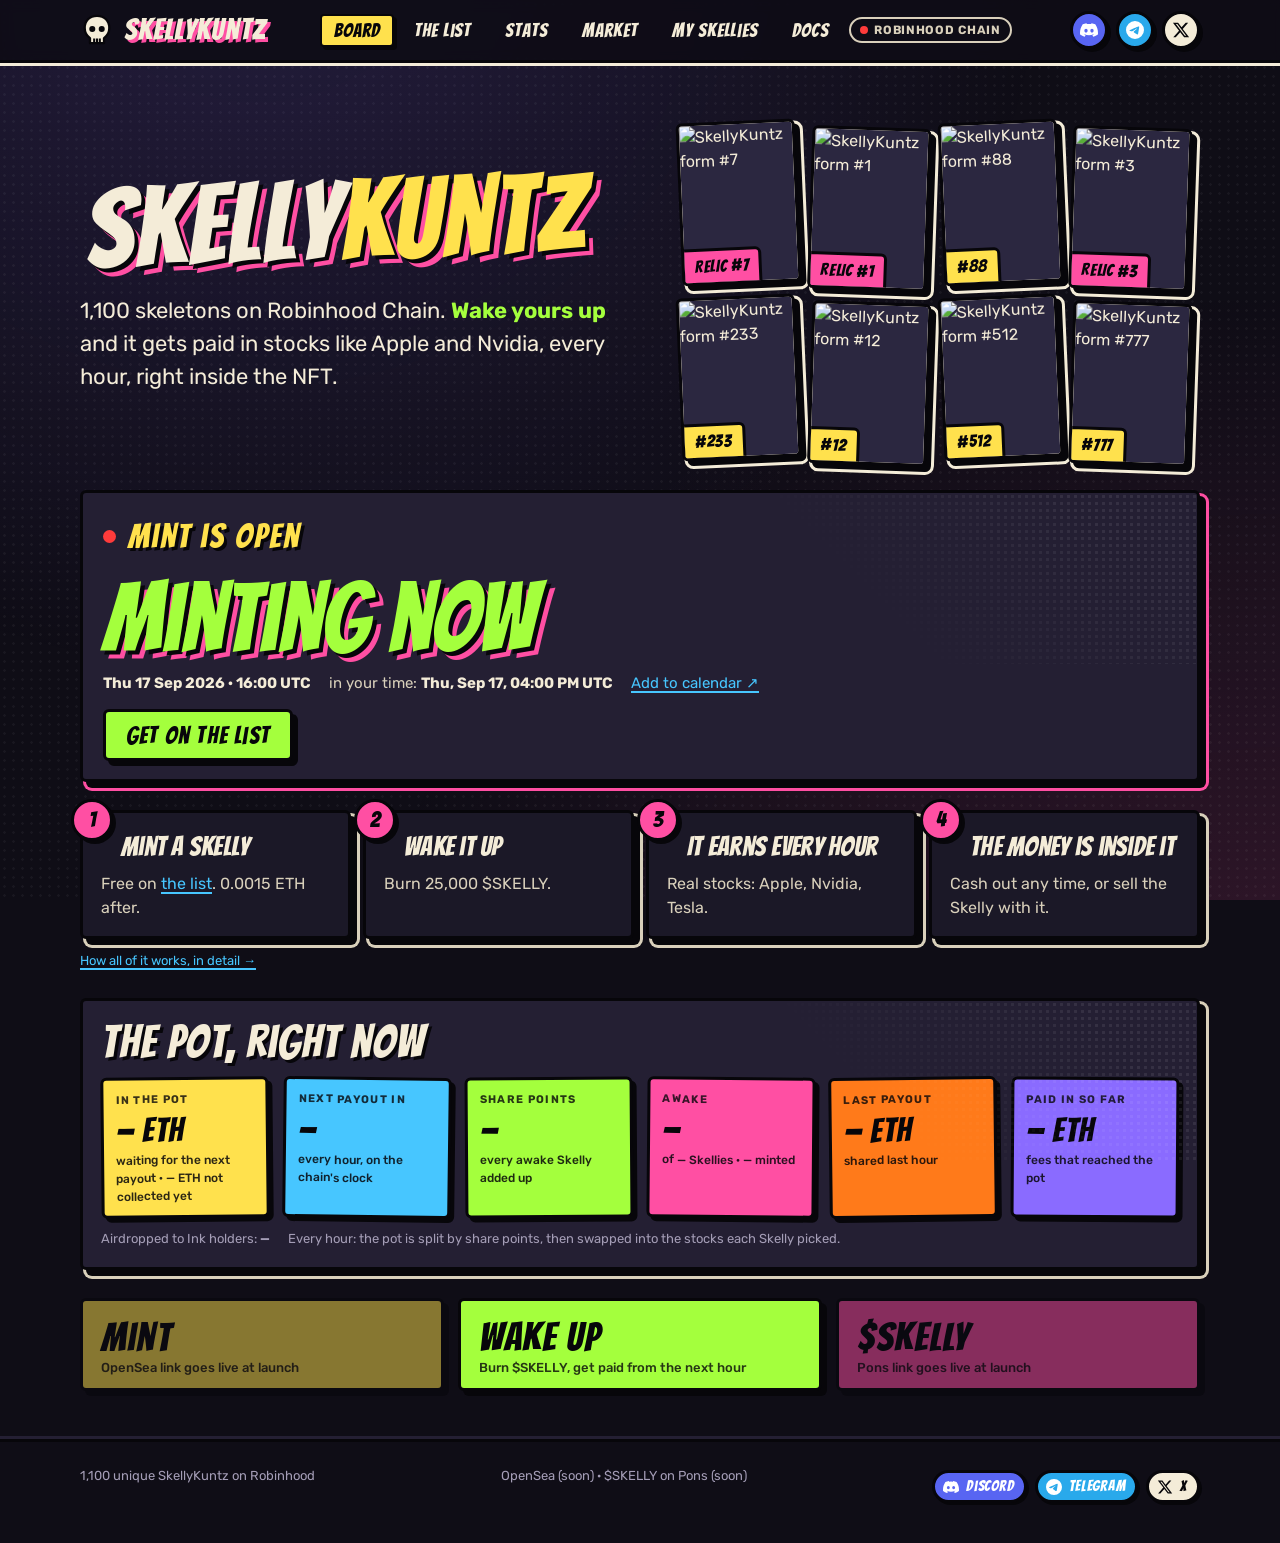
==== index.html @ 4c62d198 "SkellyKuntz" ====
<!doctype html>
<html lang="en">
<head>
<meta charset="utf-8">
<meta name="viewport" content="width=device-width, initial-scale=1">
<title>SkellyKuntz — 1,100 skeletons that get paid in stocks every hour</title>
<meta name="description" content="SkellyKuntz: 1,100 skeleton NFTs on Robinhood Chain. Wake yours up with $SKELLY and it gets paid in tokenized stocks every hour, inside the NFT.">
<meta property="og:type" content="website">
<meta property="og:site_name" content="SkellyKuntz">
<meta property="og:title" content="SkellyKuntz">
<meta property="og:description" content="1,100 skeletons on Robinhood Chain, paid every hour in blue chip stocks. Free mint for the list.">
<meta property="og:url" content="https://skellykuntz.com/">
<meta property="og:image" content="https://skellykuntz.com/img/og.png">
<meta property="og:image:width" content="1200">
<meta property="og:image:height" content="630">
<meta name="twitter:card" content="summary_large_image">
<meta name="twitter:site" content="@SkellyKuntz">
<meta name="twitter:title" content="SkellyKuntz">
<meta name="twitter:description" content="1,100 skeletons on Robinhood Chain, paid every hour in blue chip stocks. Free mint for the list.">
<meta name="twitter:image" content="https://skellykuntz.com/img/og.png">
<meta name="color-scheme" content="dark">
<link rel="icon" href="/img/favicon.svg" type="image/svg+xml">
<link rel="preconnect" href="https://fonts.googleapis.com">
<link rel="preconnect" href="https://fonts.gstatic.com" crossorigin>
<link href="https://fonts.googleapis.com/css2?family=Bangers&family=Rubik:wght@400;500;700&display=swap" rel="stylesheet">
<link rel="stylesheet" href="/css/skelly.css?v=20260916010522">
</head>
<body>

<main>
  <section class="wrap hero" data-check="hero">
    <div class="hero-grid">
      <div>
        <h1>Skelly<span>Kuntz</span></h1>
        <p class="lede">1,100 skeletons on Robinhood Chain. <b>Wake yours up</b> and it gets paid in stocks like Apple and Nvidia, every hour, right inside the NFT.</p>
      </div>
      <div class="strip" id="strip" aria-label="A few of the crew"></div>
    </div>
  </section>

  <section class="wrap" id="mint-countdown" data-check="countdown"></section>

  <section class="wrap section how-first" data-check="how">
    <div class="steps">
      <div class="panel step"><h3>Mint a Skelly</h3><p>Free on <a href="/list/">the list</a>. 0.0015 ETH after.</p></div>
      <div class="panel step"><h3>Wake it up</h3><p>Burn 25,000 $SKELLY.</p></div>
      <div class="panel step"><h3>It earns every hour</h3><p>Real stocks: Apple, Nvidia, Tesla.</p></div>
      <div class="panel step"><h3>The money is inside it</h3><p>Cash out any time, or sell the Skelly with it.</p></div>
    </div>
    <p class="mt small"><a href="/docs/">How all of it works, in detail →</a></p>
  </section>

  <section class="wrap board" data-check="board" aria-labelledby="board-h">
    <div class="panel lit halftone">
      <div class="panel-head">
        <h2 id="board-h">The pot, right now</h2>
        <span class="dim small">chain time <span id="b-chaintime">—</span> · block <span id="b-block">—</span></span>
      </div>
      <div class="tiles">
        <div class="tile" data-pot><span class="k">In the pot</span><span class="v"><span id="b-cauldron">—</span> ETH</span><span class="u">waiting for the next payout · <span id="b-pending">—</span> ETH not collected yet</span></div>
        <div class="tile" data-pot><span class="k">Next payout in</span><span class="v" id="b-countdown">—</span><span class="u">every hour, on the chain's clock</span></div>
        <div class="tile" data-pot><span class="k">Share points</span><span class="v" id="b-power">—</span><span class="u">every awake Skelly added up</span></div>
        <div class="tile"><span class="k">Awake</span><span class="v" id="b-raised">—</span><span class="u">of <span id="b-alive">—</span> Skellies · <span id="b-summoned">—</span> minted</span></div>
        <div class="tile" data-pot><span class="k">Last payout</span><span class="v"><span id="b-tribute">—</span> ETH</span><span class="u" id="b-tribute-u">shared last hour</span></div>
        <div class="tile" data-pot><span class="k">Paid in so far</span><span class="v"><span id="b-gathered">—</span> ETH</span><span class="u">fees that reached the pot</span></div>
      </div>
      <div class="prelaunch hidden" id="prelaunch">
        <p class="lede">Not launched yet. Nothing is on-chain, so there are no numbers to show.</p>
        <ul>
          <li><b>1,100 Skellies.</b> Free for <a href="/list/">the list</a>, then 0.0015 ETH on OpenSea. Any wallet.</li>
          <li><b>Held a Skelly on Ink?</b> Complete the form we posted on X and yours is airdropped before the mint.</li>
          <li><b>Nobody picks their art.</b> When minting closes, a public randomness beacon deals all 1,100 pictures at once.</li>
          <li><b>Then $SKELLY launches.</b> Wake a Skelly with it and the hourly payouts start.</li>
          <li><b>Half of every $SKELLY trade fee</b> goes to the awake Skellies, half runs the project. Fixed in the contract.</li>
        </ul>
        <p class="small dim">This page fills itself in the moment the contracts are live. Watch <a href="https://x.com/SkellyKuntz" target="_blank" rel="noopener">@SkellyKuntz</a>.</p>
      </div>

      <div class="board-foot">
        <span>Airdropped to Ink holders: <b id="b-migrated">—</b></span>
        <span>Every hour: the pot is split by share points, then swapped into the stocks each Skelly picked.</span>
      </div>
      <p class="board-note hidden" id="board-note">Minting is open. $SKELLY launches next; that's when Skellies start earning.</p>
    </div>

    <div class="ctas" data-check="cta">
      <a class="btn cta lemon" id="cta-mint" target="_blank" rel="noopener"><span class="big">Mint</span><span class="why">Free on the list · then 0.0015 ETH</span></a>
      <a class="btn cta acid" id="cta-wake" href="/my/"><span class="big">Wake up</span><span class="why">Burn $SKELLY, get paid from the next hour</span></a>
      <a class="btn cta pink" id="cta-token" target="_blank" rel="noopener"><span class="big">$SKELLY</span><span class="why">On Pons · every trade feeds the pot</span></a>
    </div>
  </section>

</main>

<script src="/vendor/ethers.umd.min.js?v=20260916010522"></script>
<script src="/config.js?v=20260916010522"></script>
<script src="/js/abi.js?v=20260916010522"></script>
<script src="/js/ui.js?v=20260916010522"></script>
<script src="/js/rpc.js?v=20260916010522"></script>
<script src="/js/chain.js?v=20260916010522"></script>
<script src="/js/board.js?v=20260916010522"></script>
</body>
</html>
---- css/skelly.css ----
/* SkellyKuntz — comic ink on a dark ground. */

:root {
  --ink: #0f0d16;
  --ink-2: #17142200;
  --panel: #1b1827;
  --panel-2: #241f33;
  --line: #07060a;
  --bone: #f4ecd8;
  --bone-2: #d9d0bb;
  --muted: #a49db6;
  --acid: #a4ff3d;
  --pink: #ff4fa3;
  --sky: #47c6ff;
  --lemon: #ffe14d;
  --tangerine: #ff7a1a;
  --blood: #ff3b3b;
  --violet: #8a6bff;
  --display: 'Bangers', 'Impact', 'Arial Narrow Bold', 'Helvetica Neue', sans-serif;
  --text: 'Rubik', 'Segoe UI', 'Helvetica Neue', Arial, sans-serif;
  --gutter: clamp(16px, 4vw, 40px);
  --maxw: 1200px;
  --radius: 6px;
}

* { box-sizing: border-box; }
html { -webkit-text-size-adjust: 100%; scroll-behavior: smooth; }
body {
  margin: 0;
  background: var(--ink);
  color: var(--bone);
  font: 16px/1.5 var(--text);
  min-width: 320px;
  overflow-x: hidden;
}
body::before {
  /* halftone haze over the whole ground */
  content: '';
  position: fixed;
  inset: 0;
  pointer-events: none;
  background:
    radial-gradient(circle at 50% 50%, rgba(255,255,255,.045) 1px, transparent 1.6px) 0 0 / 9px 9px,
    radial-gradient(ellipse at 20% -10%, rgba(138,107,255,.18), transparent 55%),
    radial-gradient(ellipse at 100% 110%, rgba(255,79,163,.14), transparent 50%);
  z-index: 0;
}
a { color: var(--sky); text-decoration-thickness: 2px; text-underline-offset: 3px; }
a:hover { color: var(--lemon); }
img { max-width: 100%; display: block; }
button { font: inherit; }
code, .mono { font-family: ui-monospace, 'SF Mono', Menlo, Consolas, monospace; font-size: .92em; }
h1, h2, h3 { font-family: var(--display); font-weight: 400; letter-spacing: .02em; margin: 0; line-height: 1; }
h2 { font-size: clamp(30px, 4.6vw, 46px); }
h3 { font-size: clamp(22px, 3vw, 28px); }
p { margin: 0 0 1em; }
.hidden { display: none !important; }
.wrap { width: 100%; max-width: var(--maxw); margin: 0 auto; padding-inline: var(--gutter); position: relative; z-index: 1; }
.dim { color: var(--muted); }
.small { font-size: 13px; }
.nowrap { white-space: nowrap; }
.right { text-align: right; }
.mt { margin-top: 24px; }

/* ------------------------------------------------------------ top bar */
.top {
  position: sticky; top: 0; z-index: 50;
  background: rgba(15,13,22,.92);
  backdrop-filter: blur(6px);
  border-bottom: 3px solid var(--line);
  box-shadow: 0 3px 0 var(--bone);
}
.top-in {
  display: flex; align-items: center; justify-content: space-between; gap: 10px 18px; flex-wrap: wrap;
  min-height: 60px; padding-block: 8px;
}
.brand {
  font-family: var(--display); font-size: 30px; line-height: 1; color: var(--bone); text-decoration: none;
  display: inline-flex; align-items: center; gap: 10px; letter-spacing: .03em;
  text-shadow: 3px 3px 0 var(--pink);
}
.brand svg { width: 34px; height: 34px; flex: none; }
.brand:hover { color: var(--bone); }
.nav { display: flex; gap: 6px; flex-wrap: wrap; align-items: center; }
.nav a {
  font-family: var(--display); font-size: 19px; letter-spacing: .05em; text-decoration: none;
  color: var(--bone); padding: 5px 12px; border: 2px solid transparent; border-radius: 4px; line-height: 1;
}
.nav a:hover { border-color: var(--bone); }
.nav a.on { background: var(--lemon); color: var(--line); border-color: var(--line); box-shadow: 3px 3px 0 var(--line); }
.pill {
  display: inline-flex; align-items: center; gap: 6px; font-size: 12px; font-weight: 700; letter-spacing: .06em; text-transform: uppercase;
  padding: 4px 9px; border: 2px solid var(--bone-2); border-radius: 999px; color: var(--bone-2); line-height: 1.2; white-space: nowrap;
}
.pill.mock { border-color: var(--tangerine); color: var(--tangerine); }
.pill .dot { width: 8px; height: 8px; border-radius: 50%; background: var(--acid); box-shadow: 0 0 6px var(--acid); }
.pill.off .dot { background: var(--blood); box-shadow: none; }

/* ------------------------------------------------------------ banner */
.banner {
  /* good news, so the good-news colour (acid), not a warning orange */
  background: var(--acid); color: var(--line); border-bottom: 3px solid var(--line);
  font-weight: 500;
}
.banner .wrap { display: flex; gap: 8px 16px; align-items: center; flex-wrap: wrap; padding-block: 10px; }
.banner b { font-family: var(--display); font-size: 20px; letter-spacing: .04em; font-weight: 400; }
.banner a { color: var(--line); font-weight: 700; }

/* ------------------------------------------------------------ hero */
.hero { padding-block: clamp(24px, 4vw, 44px) 8px; }
.hero-grid { display: grid; grid-template-columns: minmax(0, 1fr); gap: 24px; align-items: center; }

.hero h1 {
  font-size: clamp(56px, 10vw, 112px);
  line-height: .9; letter-spacing: .01em;
  color: var(--bone);
  text-shadow: 4px 4px 0 var(--line), 8px 8px 0 var(--pink);
  transform: rotate(-2deg);
  transform-origin: left bottom;
  margin: 0 0 14px 6px;
}
.hero h1 span { color: var(--lemon); }
.hero .lede { font-size: clamp(18px, 2.2vw, 22px); max-width: 560px; margin-bottom: 10px; }
.hero .lede b { color: var(--acid); }
.sub { color: var(--muted); max-width: 560px; }

.strip {
  display: flex; gap: 12px; overflow-x: auto; padding: 18px 6px 22px; scroll-snap-type: x mandatory;
  -webkit-overflow-scrolling: touch; scrollbar-width: none;
}
.strip::-webkit-scrollbar { display: none; }
.strip .card { flex: 0 0 auto; width: 150px; scroll-snap-align: start; }
.card {
  position: relative; background: var(--bone);
  border: 3px solid var(--line); border-radius: var(--radius);
  box-shadow: 5px 5px 0 var(--line), 5px 5px 0 3px var(--bone);
  overflow: hidden;
}
.card img { width: 100%; height: auto; aspect-ratio: 36 / 50; object-fit: cover; background: #2b2740; }
.strip .card:nth-child(odd) { transform: rotate(-2.5deg); }
.strip .card:nth-child(even) { transform: rotate(2deg) translateY(6px); }
.card .tag {
  position: absolute; left: -3px; bottom: -3px; background: var(--lemon); color: var(--line);
  font-family: var(--display); font-size: 17px; padding: 3px 10px 2px; border: 3px solid var(--line); border-radius: 0 6px 0 0; letter-spacing: .04em;
}
.card .tag.relic { background: var(--pink); }

/* ------------------------------------------------------------ panels & tiles */
.panel {
  position: relative; background: var(--panel); border: 3px solid var(--line); border-radius: var(--radius);
  box-shadow: 6px 6px 0 var(--line), 6px 6px 0 3px var(--bone-2);
  padding: 18px;
}
.panel.lit { background: var(--panel-2); }
.panel-head { display: flex; align-items: baseline; justify-content: space-between; gap: 10px 16px; flex-wrap: wrap; margin-bottom: 12px; }
.panel-head h2, .panel-head h3 { text-shadow: 3px 3px 0 var(--line); }
.halftone::after {
  content: ''; position: absolute; right: 0; top: 0; width: 42%; height: 60%; pointer-events: none;
  background: radial-gradient(circle, rgba(255,255,255,.08) 1.4px, transparent 1.8px) 0 0 / 7px 7px;
  -webkit-mask-image: linear-gradient(225deg, #000 20%, transparent 70%);
  mask-image: linear-gradient(225deg, #000 20%, transparent 70%);
}

.board { margin-top: 10px; }
.tiles { display: grid; grid-template-columns: repeat(2, minmax(0, 1fr)); gap: 14px; }
@media (min-width: 720px) { .tiles { grid-template-columns: repeat(3, minmax(0, 1fr)); } }
@media (min-width: 1100px) { .tiles { grid-template-columns: repeat(6, minmax(0, 1fr)); } }
.tile {
  background: var(--lemon); color: var(--line); border: 3px solid var(--line); border-radius: var(--radius);
  box-shadow: 4px 4px 0 var(--line); padding: 12px 12px 10px; min-width: 0; display: flex; flex-direction: column; gap: 4px;
  transform: rotate(-.6deg);
}
.tile:nth-child(2) { background: var(--sky); transform: rotate(.7deg); }
.tile:nth-child(3) { background: var(--acid); transform: rotate(-.4deg); }
.tile:nth-child(4) { background: var(--pink); transform: rotate(.5deg); }
.tile:nth-child(5) { background: var(--tangerine); transform: rotate(-.7deg); }
.tile:nth-child(6) { background: var(--violet); transform: rotate(.4deg); }
.tile .k { font-size: 11px; font-weight: 700; letter-spacing: .12em; text-transform: uppercase; opacity: .8; }
.tile .v { font-family: var(--display); font-size: clamp(26px, 3vw, 34px); line-height: 1; letter-spacing: .02em; overflow-wrap: anywhere; }
.tile .u { font-size: 12px; font-weight: 500; opacity: .85; overflow-wrap: anywhere; }
.board-foot { display: flex; gap: 6px 18px; flex-wrap: wrap; margin-top: 12px; font-size: 13px; color: var(--muted); }

/* ------------------------------------------------------------ buttons */
.btn {
  display: inline-flex; align-items: center; justify-content: center; gap: 8px; cursor: pointer; text-decoration: none;
  font-family: var(--display); font-size: 24px; letter-spacing: .05em; line-height: 1;
  color: var(--line); background: var(--bone); border: 3px solid var(--line); border-radius: var(--radius);
  padding: 12px 20px 10px; box-shadow: 5px 5px 0 var(--line); transition: transform .08s, box-shadow .08s;
  min-height: 52px; user-select: none; -webkit-user-select: none;
}
.btn:hover { transform: translate(-2px, -2px); box-shadow: 7px 7px 0 var(--line); color: var(--line); }
.btn:active { transform: translate(3px, 3px); box-shadow: 2px 2px 0 var(--line); }
.btn:disabled, .btn[aria-disabled="true"] { opacity: .5; cursor: not-allowed; transform: none; box-shadow: 5px 5px 0 var(--line); }
.btn.acid { background: var(--acid); }
.btn.pink { background: var(--pink); }
.btn.sky { background: var(--sky); }
.btn.lemon { background: var(--lemon); }
.btn.ghost { background: transparent; color: var(--bone); border-color: var(--bone); box-shadow: 4px 4px 0 var(--bone); }
.btn.ghost:hover { color: var(--bone); box-shadow: 6px 6px 0 var(--bone); }
.btn.sm { font-size: 18px; padding: 8px 14px 6px; min-height: 40px; box-shadow: 3px 3px 0 var(--line); }
.btn.sm:hover { box-shadow: 5px 5px 0 var(--line); }
.btn.sm:active { box-shadow: 1px 1px 0 var(--line); }
.btn.xs { font-family: var(--text); font-weight: 700; font-size: 13px; letter-spacing: .04em; padding: 6px 10px; min-height: 32px; box-shadow: 2px 2px 0 var(--line); }
.btn.xs:hover { box-shadow: 3px 3px 0 var(--line); }

.ctas { display: grid; grid-template-columns: 1fr; gap: 14px; margin-top: 28px; }
@media (min-width: 640px) { .ctas { grid-template-columns: repeat(3, minmax(0, 1fr)); } }
.cta { flex-direction: column; align-items: flex-start; text-align: left; padding: 16px 18px 14px; gap: 4px; }
.cta .big { font-size: clamp(28px, 3.4vw, 40px); }
.cta .why { font-family: var(--text); font-size: 13px; font-weight: 500; letter-spacing: 0; opacity: .8; }

/* ------------------------------------------------------------ sections */
.section { padding-block: 36px 8px; }
.section h2 { margin-bottom: 14px; text-shadow: 3px 3px 0 var(--line); }
.steps { display: grid; grid-template-columns: 1fr; gap: 14px; counter-reset: step; }
@media (min-width: 720px) { .steps { grid-template-columns: repeat(4, minmax(0, 1fr)); } }
.step { padding: 18px 16px 14px 18px; }
.step h3 { padding-left: 20px; }
.step::before {
  counter-increment: step; content: counter(step);
  position: absolute; top: -14px; left: -12px; width: 36px; height: 36px; border-radius: 50%;
  background: var(--pink); color: var(--line); border: 3px solid var(--line); font-family: var(--display); font-size: 22px;
  display: grid; place-items: center; box-shadow: 3px 3px 0 var(--line);
}
.step h3 { margin-bottom: 6px; }
.step p { margin: 0; color: var(--bone-2); font-size: 15px; }

.foot { margin-top: 48px; padding-block: 24px 40px; border-top: 3px solid var(--line); box-shadow: 0 -3px 0 var(--panel-2); color: var(--muted); font-size: 13px; }
.foot .wrap { display: flex; flex-wrap: wrap; gap: 8px 20px; justify-content: space-between; }
.foot a { color: var(--bone-2); }

/* ------------------------------------------------------------ tables */
.table-wrap { overflow-x: auto; }
table { border-collapse: collapse; width: 100%; font-size: 15px; }
th, td { text-align: left; padding: 9px 10px; border-bottom: 2px solid var(--line); vertical-align: top; }
th { font-family: var(--display); font-weight: 400; font-size: 18px; letter-spacing: .05em; color: var(--lemon); }
td.num, th.num { text-align: right; font-variant-numeric: tabular-nums; }
tr:last-child td { border-bottom: 0; }

/* ------------------------------------------------------------ docs */
.docs { display: grid; grid-template-columns: 1fr; gap: 28px; padding-top: 28px; }
.docs { grid-template-columns: minmax(0, 1fr); }
@media (min-width: 900px) { .docs { grid-template-columns: 220px minmax(0, 1fr); align-items: start; } }
.toc { position: sticky; top: 84px; display: none; }
@media (min-width: 900px) { .toc { display: block; } }
.toc a { display: block; text-decoration: none; color: var(--bone-2); padding: 5px 0; font-weight: 500; border-left: 3px solid var(--panel-2); padding-left: 12px; }
.toc a:hover { color: var(--lemon); border-color: var(--lemon); }
.doc { display: grid; gap: 28px; min-width: 0; }
.doc section { scroll-margin-top: 90px; min-width: 0; overflow-wrap: anywhere; }
.doc h2 { margin-bottom: 12px; }
.doc p, .doc li { color: var(--bone-2); }
.doc ul { padding-left: 20px; }
.doc .warn { background: var(--panel-2); border-left: 6px solid var(--blood); padding: 12px 14px; margin: 12px 0; }
.doc .warn b { color: var(--blood); }
.relics { display: grid; grid-template-columns: repeat(auto-fill, minmax(120px, 1fr)); gap: 12px; }
.relics .card { transform: none; }
.flow { display: grid; grid-template-columns: 1fr; gap: 10px; align-items: stretch; }
@media (min-width: 720px) { .flow { grid-template-columns: repeat(4, minmax(0, 1fr)); } }
.flow .node { background: var(--panel-2); border: 3px solid var(--line); border-radius: var(--radius); padding: 12px; box-shadow: 4px 4px 0 var(--line); position: relative; }
.flow .node b { display: block; font-family: var(--display); font-size: 22px; letter-spacing: .04em; font-weight: 400; color: var(--lemon); }
.flow .node span { font-size: 14px; color: var(--bone-2); }
.flow .node.big { background: var(--acid); color: var(--line); }
.flow .node.big b, .flow .node.big span { color: var(--line); }
.flow .node.side { background: var(--panel); }
.flow .node.side b { color: var(--muted); }
.bar { display: flex; height: 26px; border: 3px solid var(--line); border-radius: var(--radius); overflow: hidden; box-shadow: 4px 4px 0 var(--line); margin: 10px 0 4px; }
.bar .a { flex: 1; background: var(--acid); display: grid; place-items: center; font-family: var(--display); color: var(--line); font-size: 17px; }
.bar .b { flex: 1; background: var(--sky); display: grid; place-items: center; font-family: var(--display); color: var(--line); font-size: 17px; }

/* ------------------------------------------------------------ my page */
.connect { display: flex; align-items: center; gap: 12px 16px; flex-wrap: wrap; }
.addr { font-family: ui-monospace, Menlo, Consolas, monospace; font-size: 14px; background: var(--panel-2); padding: 6px 10px; border: 2px solid var(--line); border-radius: 4px; max-width: 100%; overflow-wrap: anywhere; }
.stat-row { display: flex; gap: 8px 22px; flex-wrap: wrap; margin-top: 10px; font-size: 14px; color: var(--muted); }
.stat-row b { color: var(--bone); font-weight: 600; }
.skellies { display: grid; grid-template-columns: 1fr; gap: 18px; margin-top: 22px; }
@media (min-width: 760px) { .skellies { grid-template-columns: repeat(2, minmax(0, 1fr)); } }
@media (min-width: 1150px) { .skellies { grid-template-columns: repeat(3, minmax(0, 1fr)); } }
.sk { display: grid; grid-template-columns: 100px minmax(0, 1fr); gap: 12px; padding: 14px; }
.sk .card { transform: rotate(-2deg); align-self: start; overflow: hidden; }
.sk .card img { display: block; }
.sk .card .tag { font-size: 14px; padding: 2px 8px 1px; }
.sk .title { display: flex; align-items: center; gap: 8px; flex-wrap: wrap; }
.sk .title h3 { font-size: 26px; text-shadow: 2px 2px 0 var(--line); }
.badge { font-size: 11px; font-weight: 700; letter-spacing: .08em; text-transform: uppercase; padding: 3px 7px; border-radius: 4px; border: 2px solid var(--line); background: var(--panel-2); color: var(--bone-2); }
.badge.raised { background: var(--acid); color: var(--line); }
.badge.rest { background: var(--muted); color: var(--line); }
.badge.relic { background: var(--pink); color: var(--line); }
.badge.souls { background: var(--violet); color: var(--line); }
.kv { display: grid; grid-template-columns: auto minmax(0, 1fr); gap: 3px 8px; font-size: 13px; margin-top: 8px; }
.kv dt { color: var(--muted); }
.kv dt.full { grid-column: 1 / -1; margin-top: 4px; }
.kv dd { margin: 0; font-weight: 500; text-align: right; white-space: nowrap; }
.kv dd.wrap { grid-column: 1 / -1; text-align: left; white-space: normal; overflow-wrap: anywhere; margin-top: -2px; }
.actions { display: flex; gap: 8px; flex-wrap: wrap; margin-top: 12px; grid-column: 1 / -1; }
.hold { grid-column: 1 / -1; margin-top: 6px; }
.hold table { font-size: 14px; }
.hold td, .hold th { padding: 5px 6px; }
.hold th { font-size: 15px; }
.sel { position: absolute; top: 8px; left: 8px; width: 24px; height: 24px; margin: 0; accent-color: var(--pink); z-index: 2; background: var(--bone); border: 2px solid var(--line); border-radius: 4px; box-shadow: 2px 2px 0 var(--line); cursor: pointer; }
.bulk { display: flex; gap: 10px; flex-wrap: wrap; align-items: center; margin-top: 18px; }

/* ------------------------------------------------------------ modal */
.veil { position: fixed; inset: 0; background: rgba(5,4,10,.78); display: none; z-index: 100; padding: var(--gutter); overflow: auto; }
.veil.open { display: grid; place-items: center; }
.modal { width: min(560px, 100%); max-height: 100%; overflow: auto; }
.modal h3 { text-shadow: 3px 3px 0 var(--line); margin-bottom: 10px; font-size: 30px; }
.modal .lines { display: grid; gap: 6px; margin: 10px 0 14px; }
.modal .line { display: flex; justify-content: space-between; gap: 12px; padding: 8px 10px; background: var(--panel-2); border: 2px solid var(--line); border-radius: 4px; font-size: 15px; }
.modal .line b { text-align: right; overflow-wrap: anywhere; }
.modal .line.burn { background: var(--blood); color: var(--line); }
.modal .line.burn b { color: var(--line); }
.modal .foot-row { display: flex; gap: 10px; flex-wrap: wrap; justify-content: flex-end; margin-top: 14px; }
.modal .note { font-size: 13px; color: var(--muted); }
.modal label { display: block; font-size: 14px; margin: 8px 0; }
.modal select, .modal input[type="number"] { font: inherit; padding: 8px 10px; border: 2px solid var(--line); border-radius: 4px; background: var(--bone); color: var(--line); width: 100%; }
.modal .row { display: grid; grid-template-columns: 1fr 100px auto; gap: 8px; align-items: center; margin-bottom: 8px; }
.rankpick { display: grid; gap: 8px; }
.rankpick button { text-align: left; display: grid; grid-template-columns: 1fr auto; gap: 4px 12px; padding: 10px 12px; background: var(--panel-2); color: var(--bone); border: 2px solid var(--line); border-radius: 4px; cursor: pointer; }
.rankpick button:hover, .rankpick button.on { background: var(--lemon); color: var(--line); }
.rankpick button:disabled { opacity: .45; cursor: not-allowed; }
.rankpick .r { font-family: var(--display); font-size: 20px; letter-spacing: .04em; }
.rankpick .c { font-size: 13px; text-align: right; }
.progress { font-size: 14px; margin-top: 10px; }
.progress ol { padding-left: 20px; margin: 6px 0 0; }
.progress li { padding: 2px 0; }
.progress li.done { color: var(--acid); }
.progress li.now { color: var(--lemon); }
.progress li.fail { color: var(--blood); }

/* ------------------------------------------------------------ toast */
.toasts { position: fixed; left: 50%; bottom: 18px; transform: translateX(-50%); display: grid; gap: 8px; z-index: 120; width: min(420px, calc(100% - 32px)); }
.toast { background: var(--bone); color: var(--line); border: 3px solid var(--line); border-radius: 4px; padding: 10px 14px; box-shadow: 4px 4px 0 var(--line); font-weight: 500; font-size: 14px; }
.toast.bad { background: var(--blood); }
.toast.good { background: var(--acid); }

/* ------------------------------------------------------------ gallery */
.gal { display: grid; grid-template-columns: 1fr; gap: 20px; padding-top: 24px; }
@media (min-width: 900px) { .gal { grid-template-columns: 260px minmax(0, 1fr); align-items: start; } }
.filters { padding: 14px; }
@media (min-width: 900px) { .filters { position: sticky; top: 80px; max-height: calc(100vh - 100px); overflow: auto; } }
.filters details { border-top: 2px solid var(--line); padding: 8px 0; }
.filters details:first-of-type { border-top: 0; }
.filters summary { cursor: pointer; font-family: var(--display); font-size: 20px; letter-spacing: .05em; color: var(--lemon); list-style: none; display: flex; justify-content: space-between; }
.filters summary::-webkit-details-marker { display: none; }
.filters summary::after { content: '+'; color: var(--muted); font-family: var(--text); font-weight: 700; font-size: 16px; }
.filters details[open] summary::after { content: '−'; }
.filters label { display: flex; align-items: center; gap: 8px; font-size: 14px; padding: 3px 0; cursor: pointer; }
.filters label span.n { margin-left: auto; color: var(--muted); font-size: 12px; }
.filters input[type="checkbox"] { accent-color: var(--pink); width: 16px; height: 16px; }
.filters .search { width: 100%; font: inherit; padding: 8px 10px; border: 2px solid var(--line); border-radius: 4px; background: var(--bone); color: var(--line); margin-bottom: 8px; }
.gal-head { display: flex; align-items: baseline; justify-content: space-between; gap: 10px; flex-wrap: wrap; margin-bottom: 12px; }
.grid { display: grid; grid-template-columns: repeat(auto-fill, minmax(140px, 1fr)); gap: 16px; }
@media (max-width: 420px) { .grid { grid-template-columns: repeat(2, minmax(0, 1fr)); gap: 12px; } }
.grid .card { cursor: pointer; }
.grid .card:hover { transform: translate(-2px, -2px); box-shadow: 7px 7px 0 var(--line), 7px 7px 0 3px var(--bone); }
.grid .card img { background: #2b2740 url("data:image/svg+xml,%3Csvg xmlns='http://www.w3.org/2000/svg' viewBox='0 0 36 50'%3E%3Ccircle cx='18' cy='20' r='8' fill='%233d3757'/%3E%3C/svg%3E") center/60% no-repeat; }
.more { text-align: center; padding: 20px; color: var(--muted); }
.gmodal { width: min(760px, 100%); display: grid; grid-template-columns: 1fr; gap: 16px; }
@media (min-width: 640px) { .gmodal { grid-template-columns: 300px minmax(0, 1fr); } }
.gmodal .card { transform: none; }
.traits { display: grid; gap: 6px; }
.trait { display: flex; justify-content: space-between; gap: 10px; background: var(--panel-2); border: 2px solid var(--line); border-radius: 4px; padding: 6px 10px; font-size: 14px; }
.trait span:first-child { color: var(--muted); }
.trait .pct { color: var(--muted); font-size: 12px; margin-left: 8px; }

@media (max-width: 600px) {
  .brand { font-size: 26px; }
  .nav a { font-size: 17px; padding: 4px 9px; }
  .pill .txt { display: none; }
  .pill { padding: 4px 6px; }
  .banner-long { display: none; }
  .banner .wrap { padding-block: 7px; }
  .sk { grid-template-columns: 96px minmax(0, 1fr); }
}
/* desktop hero: text left, a 4×2 spread of cards right (after .strip so it wins) */
@media (min-width: 900px) {
  .hero-grid { grid-template-columns: minmax(0, 1.05fr) minmax(0, 1fr); gap: 40px; }
  .strip { display: grid; grid-template-columns: repeat(4, minmax(0, 1fr)); overflow: visible; padding: 14px 10px 18px 6px; }
  .strip .card { width: auto; }
}
@media (prefers-reduced-motion: reduce) { html { scroll-behavior: auto; } .btn { transition: none; } }

/* ---- "token not launched yet" state (marrow() is the zero address) */
.tile.off .v, .tile.off .u { opacity: .45; }
.board-note { margin: 14px 0 0; font-size: 14px; color: var(--bone-2); }
.launch-note { margin: 12px 0 0; font-size: 14px; color: var(--bone-2); }
.cta.soon { opacity: .6; }

/* before anything is deployed: say so, instead of a wall of dashes */
.prelaunch .lede { font-size: 19px; margin: 2px 0 14px; }
.prelaunch ul { margin: 0 0 12px; padding-left: 20px; display: grid; gap: 7px; }
.prelaunch li { color: var(--bone-2); font-size: 15px; }
.prelaunch li b { color: var(--bone); }
@media (min-width: 860px) { .prelaunch ul { grid-template-columns: 1fr 1fr; column-gap: 26px; } }

/* The four steps are the first thing read, so they are big, short and even */
.how-first { padding-block: 6px 4px; }
.how-first .steps { gap: 12px; }
.how-first .step { padding: 20px 16px 16px 18px; display: flex; flex-direction: column; gap: 6px; }
.how-first .step h3 { font-family: var(--display); font-size: 27px; line-height: 1.02; letter-spacing: .01em; }
.how-first .step p { font-size: 16px; color: var(--bone-2); }
.how-first .mt { margin-top: 12px; }
@media (max-width: 719px) {
  .how-first .steps { gap: 10px; }
  .how-first .step { padding: 16px 14px 13px 17px; }
  .how-first .step h3 { font-size: 24px; }
  .how-first .step p { font-size: 15px; }
}

/* ------------------------------------------------------------ the list (/list/) */
.lst .lst-lede { font-size: clamp(17px, 2vw, 20px); max-width: 720px; margin: 4px 0 14px; }
.lst .lst-lede b { color: var(--acid); }
.lst-steps { display: flex; gap: 6px; flex-wrap: wrap; list-style: none; margin: 0 0 18px; padding: 0; counter-reset: lst; }
.lst-steps li {
  counter-increment: lst; font-family: var(--display); font-size: 17px; letter-spacing: .05em; line-height: 1;
  padding: 7px 12px 5px 10px; border: 2px solid var(--line); border-radius: 4px; background: var(--panel); color: var(--muted);
  display: inline-flex; align-items: center; gap: 8px;
}
.lst-steps li::before { content: counter(lst); display: grid; place-items: center; width: 20px; height: 20px; border-radius: 50%; background: var(--muted); color: var(--line); font-size: 14px; padding-top: 1px; }
.lst-steps li.on { background: var(--lemon); color: var(--line); box-shadow: 3px 3px 0 var(--line); }
.lst-steps li.on::before { background: var(--line); color: var(--lemon); }
.lst-steps li.done { background: var(--acid); color: var(--line); }
.lst-steps li.done::before { background: var(--line); color: var(--acid); content: '✓'; font-size: 12px; }
.lst-body h3 { font-size: clamp(24px, 3vw, 30px); text-shadow: 2px 2px 0 var(--line); margin-bottom: 6px; }
.lst-body p { max-width: 720px; }
.lst-row { display: flex; gap: 10px; flex-wrap: wrap; align-items: center; margin: 10px 0; }
.lst-input {
  flex: 1 1 280px; min-width: 0; font: inherit; font-size: 16px; padding: 11px 12px; border: 3px solid var(--line); border-radius: 4px;
  background: var(--bone); color: var(--line); box-shadow: 3px 3px 0 var(--line);
}
.lst-input:focus { outline: 3px solid var(--sky); outline-offset: 1px; }
.lst-err { margin: 6px 0 0; padding: 10px 12px; background: var(--blood); color: var(--line); border: 3px solid var(--line); border-radius: 4px; font-weight: 500; font-size: 15px; box-shadow: 3px 3px 0 var(--line); max-width: 720px; }
.lst-cardwrap { margin: 12px 0 4px; max-width: 720px; }
.lst-card { display: block; width: 100%; height: auto; aspect-ratio: 16 / 9; border: 3px solid var(--line); border-radius: 4px; box-shadow: 5px 5px 0 var(--line), 5px 5px 0 3px var(--bone-2); background: var(--ink); }
.lst-must { font-size: 17px; }
.lst-must b { color: var(--lemon); }
.lst-post { background: #fff; color: #0f1419; border: 3px solid var(--line); border-radius: 12px; padding: 14px 16px 16px; max-width: 720px; box-shadow: 5px 5px 0 var(--line); font-family: -apple-system, 'Segoe UI', Helvetica, Arial, sans-serif; }
.lst-post .head { display: flex; align-items: center; gap: 10px; margin-bottom: 8px; }
.lst-post .head img { width: 40px; height: 40px; border-radius: 50%; object-fit: cover; background: #e7e9ea; }
.lst-post .head b { font-weight: 700; font-size: 15px; }
.lst-post .txt { white-space: pre-wrap; font-size: 16px; line-height: 1.35; overflow-wrap: anywhere; }
.lst-post .lst-cardwrap { margin: 12px 0 0; }
.lst-post .lst-card { border-radius: 12px; box-shadow: none; border-color: #cfd9de; }
.lst-hint { min-height: 1.2em; margin: 6px 0 0; max-width: 720px; }
.lst-hint b { color: var(--lemon); }
.lst-ts { margin: 6px 0; min-height: 0; }
.lst-ok h3 { color: var(--acid); }
.lst-ok .mono { background: var(--panel); padding: 1px 6px; border-radius: 3px; }
.lst-foot { margin: 18px 0 0; max-width: 720px; }
@media (max-width: 600px) {
  .lst-steps li span, .lst-steps li { font-size: 15px; padding: 6px 9px 4px 8px; }
  .lst-row .btn { flex: 1 1 auto; }
}
.lst-howto { margin: 6px 0 10px; padding-left: 22px; max-width: 720px; display: grid; gap: 6px; font-size: 16px; }
.lst-howto b { color: var(--lemon); }
.lst-cardimg { -webkit-touch-callout: default; user-select: none; -webkit-user-select: none; }
.lst-verdict { margin: 8px 0 0; padding: 10px 12px; border: 3px solid var(--line); border-radius: 4px; font-weight: 500; font-size: 15px; box-shadow: 3px 3px 0 var(--line); max-width: 720px; background: var(--panel-2); }
.lst-verdict:empty { display: none; }
.lst-verdict.good { background: var(--acid); color: var(--line); }
.lst-verdict.wait { background: var(--lemon); color: var(--line); }
.lst-verdict.bad { background: var(--blood); color: var(--line); }
.pile-n { margin: 0 0 8px; font-size: 16px; color: var(--bone-2); }
.pile-n b { font-family: var(--display); font-size: clamp(34px, 5vw, 48px); letter-spacing: .03em; color: var(--acid); text-shadow: 3px 3px 0 var(--line); vertical-align: -5px; margin-right: 6px; }
.pile-open { color: var(--muted); }
.pile-n { margin-bottom: 14px; }
.pile { display: flex; flex-wrap: wrap; gap: 8px; max-width: 900px; }
.pile .chip { display: inline-block; font-weight: 600; font-size: 14px; text-decoration: none; color: var(--line); background: var(--bone); border: 2px solid var(--line); border-radius: 999px; padding: 4px 11px; box-shadow: 2px 2px 0 var(--line); }
.pile .chip:hover { background: var(--lemon); color: var(--line); transform: translate(-1px, -1px); box-shadow: 3px 3px 0 var(--line); }
.pile .chip:nth-child(6n+2) { background: var(--acid); } .pile .chip:nth-child(6n+4) { background: var(--sky); } .pile .chip:nth-child(6n+6) { background: var(--pink); }
.faq details { border-top: 2px solid var(--line); padding: 10px 0; }
.faq details:first-of-type { border-top: 0; padding-top: 0; }
.faq summary { cursor: pointer; font-family: var(--display); font-size: 22px; letter-spacing: .04em; color: var(--lemon); list-style: none; display: flex; justify-content: space-between; gap: 12px; }
.faq summary::-webkit-details-marker { display: none; }
.faq summary::after { content: '+'; color: var(--muted); font-family: var(--text); font-weight: 700; }
.faq details[open] summary::after { content: '−'; }
.faq p { margin: 8px 0 0; color: var(--bone-2); max-width: 760px; }
.faq p em { color: var(--bone); font-style: normal; font-weight: 600; }

/* ------------------------------------------------------------ the mint countdown */
.cd { margin: 6px 0 22px; }
.cd-box.panel { background: var(--panel-2); box-shadow: 6px 6px 0 var(--line), 6px 6px 0 3px var(--pink); animation: cd-glow 2.6s ease-in-out infinite; padding: 18px 20px 18px; }
@keyframes cd-glow { 0%, 100% { box-shadow: 6px 6px 0 var(--line), 6px 6px 0 3px var(--pink); } 50% { box-shadow: 6px 6px 0 var(--line), 6px 6px 0 3px var(--acid); } }
.cd-eyebrow { display: flex; align-items: center; gap: 12px; font-family: var(--display); font-size: clamp(24px, 3.4vw, 34px); letter-spacing: .06em; color: var(--lemon); text-shadow: 3px 3px 0 var(--line); }
.cd-eyebrow .live { width: 13px; height: 13px; border-radius: 50%; background: var(--blood); flex: none; animation: cd-ping 1.3s ease-out infinite; }
@keyframes cd-ping { 0% { box-shadow: 0 0 0 0 rgba(255,59,59,.75); } 100% { box-shadow: 0 0 0 14px rgba(255,59,59,0); } }
.cd-tiles { display: grid; grid-template-columns: repeat(4, minmax(0, 1fr)); gap: 12px; margin: 14px 0 12px; }
.cd-tile { background: var(--lemon); color: var(--line); border: 3px solid var(--line); border-radius: var(--radius); box-shadow: 4px 4px 0 var(--line); padding: 12px 6px 9px; text-align: center; transform: rotate(-1deg); min-width: 0; overflow: hidden; }
.cd-tile:nth-child(2) { background: var(--acid); transform: rotate(.9deg); }
.cd-tile:nth-child(3) { background: var(--sky); transform: rotate(-.6deg); }
.cd-tile:nth-child(4) { background: var(--pink); transform: rotate(.7deg); }
.cd-tile .n { display: block; font-family: var(--display); font-size: clamp(42px, 9vw, 88px); line-height: 1; letter-spacing: .02em; font-variant-numeric: tabular-nums; }
.cd-tile .n.tick { animation: cd-tick .32s ease-out; }
@keyframes cd-tick { 0% { transform: translateY(-16px) scale(1.2); opacity: .35; } 100% { transform: none; opacity: 1; } }
.cd-tile .l { display: block; font-size: 12px; font-weight: 700; letter-spacing: .14em; text-transform: uppercase; opacity: .8; margin-top: 2px; }
.cd-when { display: flex; gap: 6px 18px; flex-wrap: wrap; align-items: center; margin: 0; color: var(--bone-2); font-size: 15px; }
.cd-when b { color: var(--bone); }
.cd-cta { display: flex; gap: 10px; flex-wrap: wrap; margin-top: 14px; }
.cd-openword { font-family: var(--display); font-size: clamp(48px, 9vw, 96px); line-height: 1; color: var(--acid); text-shadow: 4px 4px 0 var(--line), 8px 8px 0 var(--pink); margin: 8px 0 6px; }
.cd.open .cd-tiles { display: none; }
.cd.tease .cd-eyebrow .live { background: var(--lemon); animation-name: cd-ping-lemon; }
@keyframes cd-ping-lemon { 0% { box-shadow: 0 0 0 0 rgba(255,225,77,.75); } 100% { box-shadow: 0 0 0 14px rgba(255,225,77,0); } }
@media (max-width: 480px) { .cd-tiles { gap: 8px; } .cd-tile { padding: 9px 4px 7px; } .cd-tile .l { font-size: 10px; letter-spacing: .1em; } .cd-box.panel { padding: 14px 14px 14px; } }
@media (prefers-reduced-motion: reduce) { .cd-box.panel, .cd-eyebrow .live, .cd-tile .n.tick { animation: none; } }

/* ------------------------------------------------------------ community links */
.socials { display: flex; gap: 8px; align-items: center; flex-wrap: wrap; }
.soc {
  display: inline-flex; align-items: center; gap: 7px; text-decoration: none; color: var(--line);
  font-family: var(--display); font-size: 17px; letter-spacing: .05em; line-height: 1;
  padding: 7px 11px 6px 9px; border: 3px solid var(--line); border-radius: 999px; box-shadow: 3px 3px 0 var(--line);
  transition: transform .08s, box-shadow .08s;
}
.soc svg { width: 20px; height: 20px; flex: none; }
.soc:hover { transform: translate(-1px, -1px); box-shadow: 4px 4px 0 var(--line); color: var(--line); }
.soc:active { transform: translate(2px, 2px); box-shadow: 1px 1px 0 var(--line); }
.soc.discord { background: #5865f2; color: #fff; }
.soc.telegram { background: #29a9eb; color: #fff; }
.soc.x { background: var(--bone); color: var(--line); }
.soc.discord:hover, .soc.telegram:hover { color: #fff; }
.socials.socnav { margin-left: 4px; }
.socials.socnav .soc span { display: none; }
.socials.socnav .soc { padding: 7px; border-radius: 50%; }
.socials.socnav .soc svg { width: 18px; height: 18px; }
.socials.socfoot { margin-top: 4px; }
.socials.socfoot .soc { font-size: 15px; padding: 6px 10px 5px 8px; box-shadow: 2px 2px 0 var(--line); }
.socials.socfoot .soc svg { width: 16px; height: 16px; }
.socials.socbig { margin: 6px 0 0; }
.socials.socbig .soc { font-size: 22px; padding: 11px 18px 9px 14px; box-shadow: 4px 4px 0 var(--line); }
.socials.socbig .soc svg { width: 26px; height: 26px; }
.lst-join { margin: 18px 0 0; font-weight: 500; }
@media (max-width: 600px) { .socials.socnav { margin-left: 0; } }
@media (max-width: 600px) {
  /* phones: brand and the community icons share the first row, the nav takes the second */
  .socials.socnav { order: 1; margin-left: auto; }
  .top-in .nav { order: 2; width: 100%; }
  .socials.socnav .soc { padding: 6px; }
  .socials.socnav .soc svg { width: 16px; height: 16px; }
}

/* ------------------------------------------------------------ stats + market */
.stat-tiles { display: grid; grid-template-columns: repeat(2, minmax(0, 1fr)); gap: 14px; }
@media (min-width: 720px) { .stat-tiles { grid-template-columns: repeat(4, minmax(0, 1fr)); } }
.stat-tiles .tile { transform: none; }
.stat-tiles .tile:nth-child(7) { background: var(--bone); } .stat-tiles .tile:nth-child(8) { background: var(--lemon); }
.stat-tiles .tile .v small { font-size: .55em; letter-spacing: .02em; }
.stat-note { margin: 12px 0 0; font-size: 13px; color: var(--muted); }
.mk-head { display: flex; gap: 8px 18px; flex-wrap: wrap; align-items: baseline; margin-bottom: 12px; }
.mk-head .n { font-family: var(--display); font-size: clamp(30px, 5vw, 46px); color: var(--acid); text-shadow: 3px 3px 0 var(--line); line-height: 1; }
.mk-grid { display: grid; grid-template-columns: 1fr; gap: 14px; }
@media (min-width: 640px) { .mk-grid { grid-template-columns: repeat(2, minmax(0, 1fr)); } }
@media (min-width: 1000px) { .mk-grid { grid-template-columns: repeat(4, minmax(0, 1fr)); } }
.mk-item { display: grid; grid-template-columns: 96px minmax(0, 1fr); gap: 10px; padding: 10px; cursor: pointer; text-align: left; color: inherit; font: inherit; background: var(--panel); border: 3px solid var(--line); border-radius: var(--radius); box-shadow: 4px 4px 0 var(--line); }
.mk-item:hover { transform: translate(-2px, -2px); box-shadow: 6px 6px 0 var(--line); }
.mk-item .card { transform: rotate(-2deg); }
.mk-item .card .tag { font-size: 13px; padding: 2px 7px 1px; }
.mk-item .t { font-family: var(--display); font-size: 22px; letter-spacing: .03em; line-height: 1; margin: 2px 0 6px; }
.mk-item .p { font-family: var(--display); font-size: 24px; color: var(--lemon); text-shadow: 2px 2px 0 var(--line); line-height: 1; margin-top: 6px; }
.mk-item .p small { font-size: 12px; font-family: var(--text); color: var(--muted); text-shadow: none; margin-left: 4px; }
.mk-item .badges { display: flex; gap: 5px; flex-wrap: wrap; }
.mk-empty { padding: 18px; color: var(--muted); }
.mk-lookup { display: flex; gap: 10px; flex-wrap: wrap; align-items: center; }
.mk-lookup .lst-input { flex: 0 1 220px; }
.skc { display: grid; grid-template-columns: 1fr; gap: 16px; }
@media (min-width: 640px) { .skc { grid-template-columns: 260px minmax(0, 1fr); } }
.skc .card { transform: none; }
.skc h3 { font-size: 30px; text-shadow: 3px 3px 0 var(--line); margin-bottom: 8px; }
.skc .badges { display: flex; gap: 6px; flex-wrap: wrap; margin-bottom: 10px; }
.skc .kv { font-size: 14px; }
.skc .price { font-family: var(--display); font-size: 30px; color: var(--lemon); text-shadow: 2px 2px 0 var(--line); margin: 10px 0 4px; }
.skc .price small { font-family: var(--text); font-size: 13px; color: var(--muted); text-shadow: none; }
.skc .acts { display: flex; gap: 8px; flex-wrap: wrap; margin-top: 12px; }
.badge.asleep { background: var(--panel); color: var(--muted); }
.badge.listed { background: var(--lemon); color: var(--line); }
.badge.gone { background: var(--blood); color: var(--line); }
.mk-sort { font: inherit; font-size: 13px; padding: 4px 8px; border: 2px solid var(--line); border-radius: 4px; background: var(--bone); color: var(--line); margin-left: 6px; }
.mk-item .card { align-self: start; }
.mk-item > div { min-width: 0; }
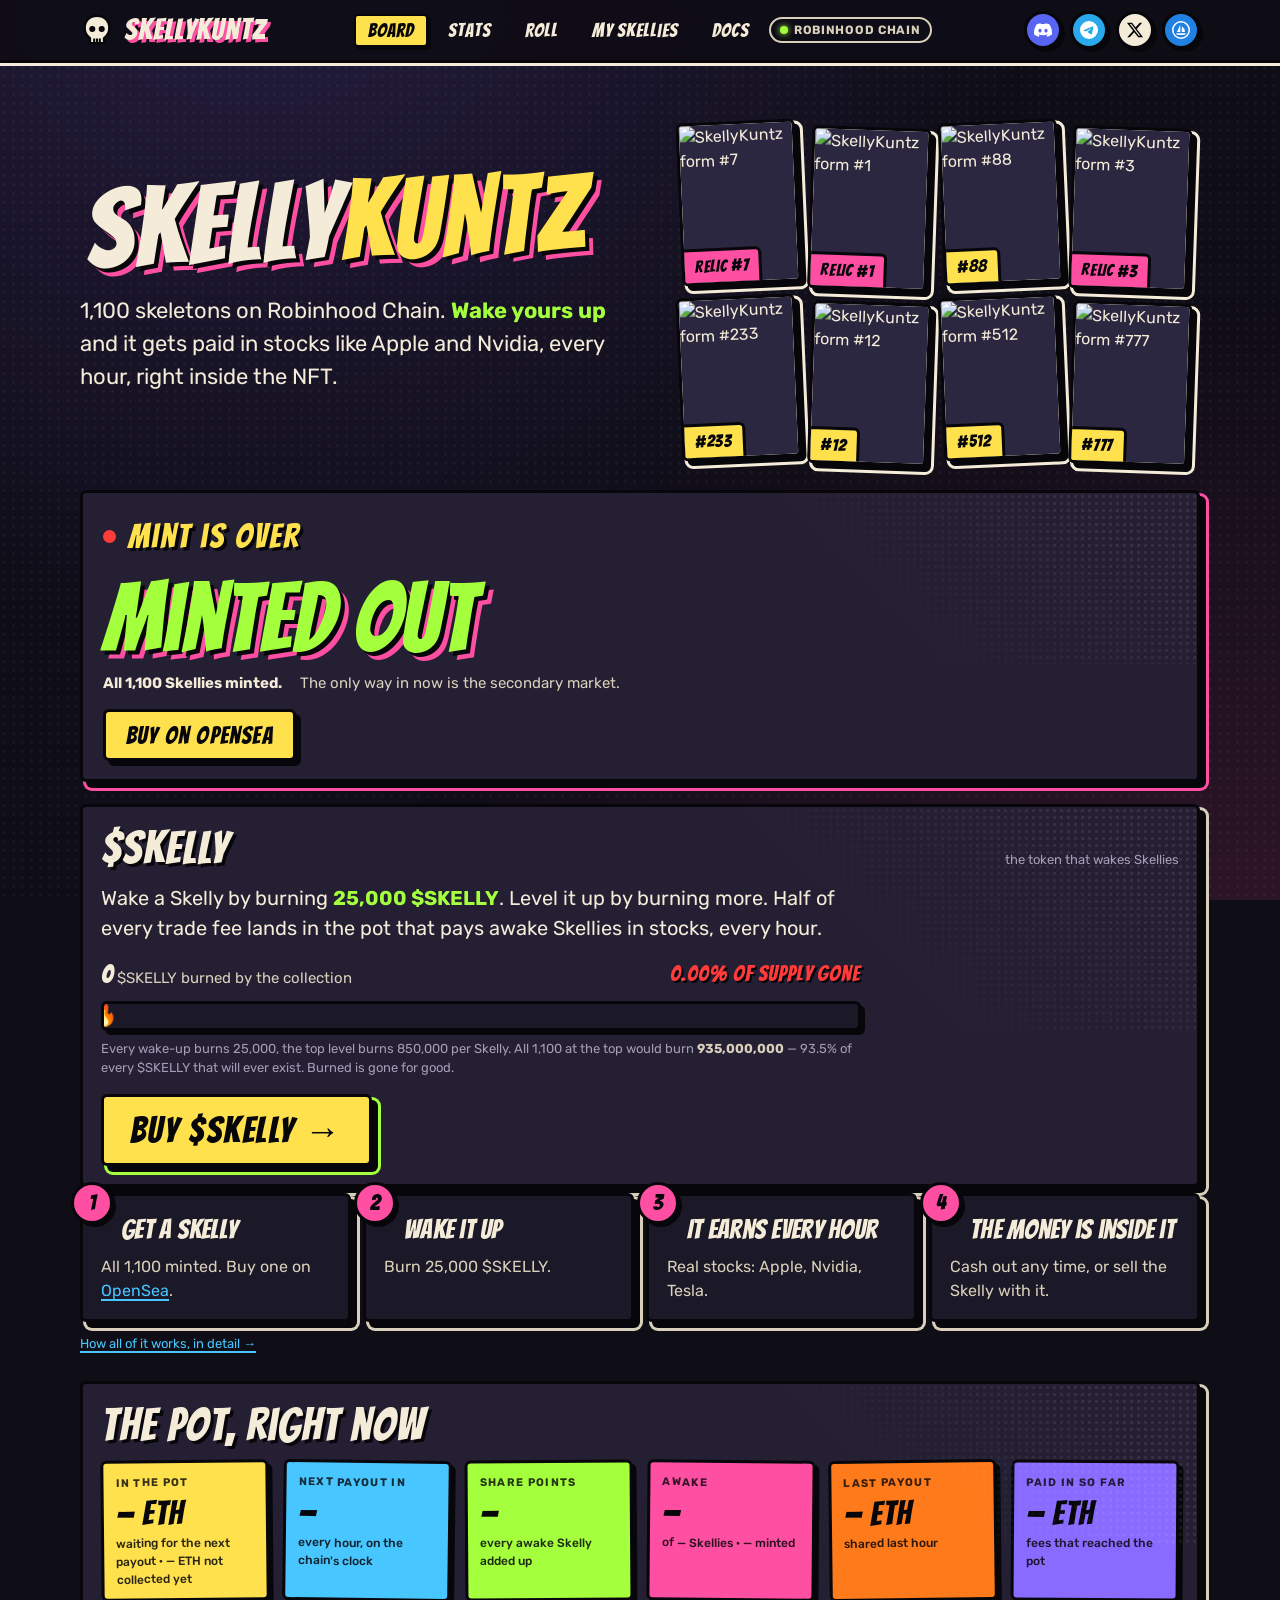
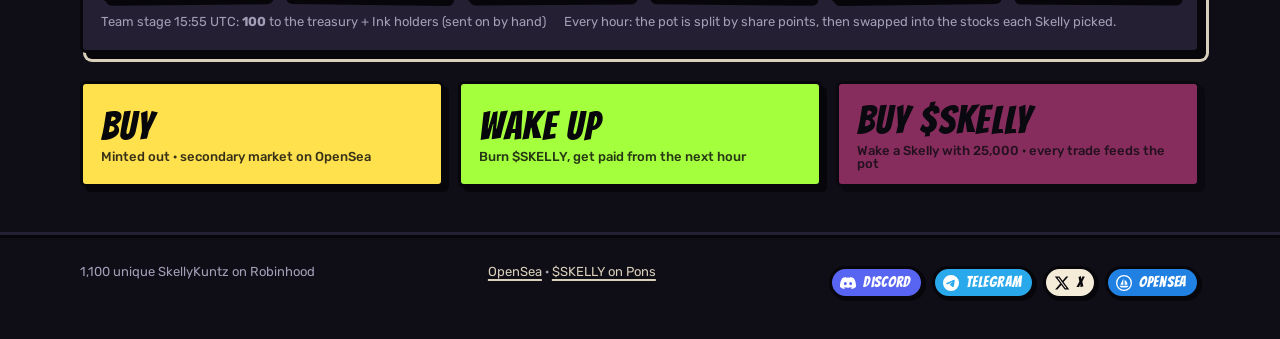
==== commit 3a6f0238: "SkellyKuntz" ====
--- a/index.html
+++ b/index.html
@@ -23,7 +23,7 @@
 <link rel="preconnect" href="https://fonts.googleapis.com">
 <link rel="preconnect" href="https://fonts.gstatic.com" crossorigin>
 <link href="https://fonts.googleapis.com/css2?family=Bangers&family=Rubik:wght@400;500;700&display=swap" rel="stylesheet">
-<link rel="stylesheet" href="/css/skelly.css?v=20260916010522">
+<link rel="stylesheet" href="/css/skelly.css?v=20260918171116">
 </head>
 <body>
 
@@ -40,9 +40,11 @@
 
   <section class="wrap" id="mint-countdown" data-check="countdown"></section>
 
+  <section class="wrap" id="token-panel" data-check="token"></section>
+
   <section class="wrap section how-first" data-check="how">
     <div class="steps">
-      <div class="panel step"><h3>Mint a Skelly</h3><p>Free on <a href="/list/">the list</a>. 0.0015 ETH after.</p></div>
+      <div class="panel step"><h3>Get a Skelly</h3><p>All 1,100 minted. Buy one on <a href="https://opensea.io/collection/skellykuntz" target="_blank" rel="noopener">OpenSea</a>.</p></div>
       <div class="panel step"><h3>Wake it up</h3><p>Burn 25,000 $SKELLY.</p></div>
       <div class="panel step"><h3>It earns every hour</h3><p>Real stocks: Apple, Nvidia, Tesla.</p></div>
       <div class="panel step"><h3>The money is inside it</h3><p>Cash out any time, or sell the Skelly with it.</p></div>
@@ -77,7 +79,7 @@
       </div>
 
       <div class="board-foot">
-        <span>Airdropped to Ink holders: <b id="b-migrated">—</b></span>
+        <span>Team stage 15:55 UTC: <b>100</b> to the treasury + Ink holders (sent on by hand)</span>
         <span>Every hour: the pot is split by share points, then swapped into the stocks each Skelly picked.</span>
       </div>
       <p class="board-note hidden" id="board-note">Minting is open. $SKELLY launches next; that's when Skellies start earning.</p>
@@ -92,12 +94,14 @@
 
 </main>
 
-<script src="/vendor/ethers.umd.min.js?v=20260916010522"></script>
-<script src="/config.js?v=20260916010522"></script>
-<script src="/js/abi.js?v=20260916010522"></script>
-<script src="/js/ui.js?v=20260916010522"></script>
-<script src="/js/rpc.js?v=20260916010522"></script>
-<script src="/js/chain.js?v=20260916010522"></script>
-<script src="/js/board.js?v=20260916010522"></script>
+<script src="/vendor/ethers.umd.min.js?v=20260918171116"></script>
+<script src="/config.js?v=20260918171116"></script>
+<script src="/js/abi.js?v=20260918171116"></script>
+<script src="/js/ui.js?v=20260918171116"></script>
+<script src="/js/rpc.js?v=20260918171116"></script>
+<script src="/js/chain.js?v=20260918171116"></script>
+<script src="/js/wallet.js?v=20260918171116"></script>
+<script src="/js/token.js?v=20260918171116"></script>
+<script src="/js/board.js?v=20260918171116"></script>
 </body>
 </html>
--- a/css/skelly.css
+++ b/css/skelly.css
@@ -516,7 +516,8 @@
 .soc.discord { background: #5865f2; color: #fff; }
 .soc.telegram { background: #29a9eb; color: #fff; }
 .soc.x { background: var(--bone); color: var(--line); }
-.soc.discord:hover, .soc.telegram:hover { color: #fff; }
+.soc.opensea { background: #2081e2; color: #fff; }
+.soc.discord:hover, .soc.telegram:hover, .soc.opensea:hover { color: #fff; }
 .socials.socnav { margin-left: 4px; }
 .socials.socnav .soc span { display: none; }
 .socials.socnav .soc { padding: 7px; border-radius: 50%; }
@@ -575,3 +576,84 @@
 .mk-sort { font: inherit; font-size: 13px; padding: 4px 8px; border: 2px solid var(--line); border-radius: 4px; background: var(--bone); color: var(--line); margin-left: 6px; }
 .mk-item .card { align-self: start; }
 .mk-item > div { min-width: 0; }
+
+/* ------------------------------------------------------------ $SKELLY panel, meter, buy */
+.tk .tk-lede { font-size: clamp(17px, 2vw, 20px); max-width: 760px; margin: 4px 0 14px; }
+.tk .tk-lede b { color: var(--acid); }
+.tk-tiles { display: grid; grid-template-columns: repeat(2, minmax(0, 1fr)); gap: 12px; }
+@media (min-width: 720px) { .tk-tiles { grid-template-columns: repeat(4, minmax(0, 1fr)); } }
+.tk-tiles .tile { transform: none; }
+.tk-chart { margin: 14px 0 6px; display: grid; gap: 6px; }
+.spark { width: 100%; max-width: 760px; height: auto; display: block; border: 3px solid var(--line); border-radius: var(--radius); background: var(--panel); box-shadow: 4px 4px 0 var(--line); }
+.spark.empty { opacity: .35; }
+.meter { margin: 14px 0 4px; max-width: 760px; }
+.meter-head { display: flex; justify-content: space-between; gap: 8px 16px; flex-wrap: wrap; font-size: 15px; color: var(--bone-2); margin-bottom: 8px; }
+.meter-head b { color: var(--bone); font-family: var(--display); font-size: 24px; letter-spacing: .03em; }
+.meter-pct { font-family: var(--display); font-size: 22px; color: var(--blood); letter-spacing: .04em; text-shadow: 2px 2px 0 var(--line); }
+.meter-bar { height: 30px; background: var(--panel); margin: 0; }
+.meter-fill { flex: none; width: 0; background: linear-gradient(90deg, var(--tangerine), var(--blood)); transition: width .8s ease; position: relative; }
+.meter-fill::after { content: '🔥'; position: absolute; right: -14px; top: -8px; font-size: 24px; }
+.meter-note { margin: 8px 0 0; font-size: 13px; color: var(--muted); }
+.meter-note b { color: var(--bone-2); }
+.tk-cta { display: flex; gap: 12px; flex-wrap: wrap; align-items: center; margin-top: 16px; }
+.tk-note { margin: 10px 0 0; }
+.btn.buy { position: relative; overflow: hidden; gap: 10px; }
+.btn.buy .buy-arrow { transition: transform .12s; }
+.btn.buy:hover .buy-arrow { transform: translateX(4px); }
+.btn.buy.lemon:not(.sm):not(.xs) { font-size: clamp(26px, 3.6vw, 36px); padding: 16px 26px 14px; box-shadow: 6px 6px 0 var(--line), 6px 6px 0 3px var(--acid); animation: buy-glow 2.2s ease-in-out infinite; }
+@keyframes buy-glow { 0%, 100% { box-shadow: 6px 6px 0 var(--line), 6px 6px 0 3px var(--acid); } 50% { box-shadow: 6px 6px 0 var(--line), 6px 6px 0 3px var(--pink); transform: translate(-1px, -1px); } }
+.btn.buy::before { content: ''; position: absolute; top: 0; left: -60%; width: 40%; height: 100%; background: linear-gradient(120deg, transparent, rgba(255,255,255,.55), transparent); animation: buy-shine 2.6s ease-in-out infinite; }
+@keyframes buy-shine { 0% { left: -60%; } 60%, 100% { left: 130%; } }
+.btn.buy.soon { opacity: .55; cursor: not-allowed; animation: none; flex-direction: column; gap: 2px; align-items: flex-start; }
+.btn.buy.soon::before { display: none; }
+.btn.buy .buy-sub { font-family: var(--text); font-size: 12px; font-weight: 500; letter-spacing: 0; opacity: .8; }
+.rung { display: flex; gap: 10px 14px; flex-wrap: wrap; align-items: center; margin: 12px 0 0; font-weight: 500; }
+.sk .actions .btn.buy { text-decoration: none; }
+#my-buy .btn { text-decoration: none; }
+.leaders { display: grid; grid-template-columns: 1fr; gap: 20px; }
+@media (min-width: 760px) { .leaders { grid-template-columns: 1fr 1fr; } }
+.leaders h4 { font-family: var(--display); font-size: 22px; letter-spacing: .04em; margin: 0 0 2px; color: var(--lemon); font-weight: 400; }
+.lb { margin: 8px 0 0; padding: 0 0 0 26px; display: grid; gap: 4px; }
+.lb li { display: grid; grid-template-columns: auto minmax(0, 1fr) auto; gap: 10px; align-items: baseline; padding: 6px 8px; background: var(--panel-2); border: 2px solid var(--line); border-radius: 4px; font-size: 15px; }
+.lb li a { font-family: var(--display); font-size: 20px; letter-spacing: .03em; text-decoration: none; color: var(--bone); }
+.lb li .lb-v { font-weight: 700; }
+.lb li .lb-m { color: var(--muted); font-size: 12px; text-align: right; }
+.lb li.dim { grid-template-columns: 1fr; }
+.lb li:nth-child(1) a { color: var(--lemon); } .lb li:nth-child(2) a { color: var(--bone-2); } .lb li:nth-child(3) a { color: var(--tangerine); }
+@media (prefers-reduced-motion: reduce) { .btn.buy.lemon, .btn.buy::before { animation: none; } }
+.meter-bar .meter-fill { flex: none; background: linear-gradient(90deg, var(--tangerine), var(--blood)); }
+
+/* the on-site buy box (curve phase) */
+.tk-buy { margin-top: 14px; padding: 14px; border: 3px solid var(--line); border-radius: 8px; background: var(--ink); }
+.tk-buy-row { display: flex; flex-wrap: wrap; align-items: center; gap: 10px; }
+.tk-buy-row label { font-family: var(--display); letter-spacing: .04em; }
+.tk-buy-row input { width: 120px; font: inherit; font-variant-numeric: tabular-nums; padding: 8px 10px; border: 3px solid var(--line); border-radius: 6px; background: var(--bone); color: var(--line); }
+.tk-buy-out { font-weight: 700; color: var(--acid); min-width: 160px; }
+.tk-buy-status { margin: 8px 0 0; }
+
+/* ---- SKELLY ROLL */
+.rl-hero { position: relative; border: 3px solid var(--line); border-radius: 8px; overflow: hidden; background: #000; box-shadow: 6px 6px 0 var(--line); }
+.rl-hero video { display: block; width: 100%; height: auto; }
+.rl-hero .rl-title { position: absolute; left: 24px; bottom: 18px; margin: 0; font-family: var(--display); font-size: clamp(40px, 7vw, 96px); line-height: .9; color: var(--bone); text-shadow: 4px 4px 0 var(--line), 8px 8px 0 var(--pink); }
+.rl-tiles { display: grid; grid-template-columns: repeat(auto-fit, minmax(160px, 1fr)); gap: 12px; margin: 14px 0; }
+.rl-odds { width: 100%; border-collapse: collapse; margin: 10px 0 4px; font-variant-numeric: tabular-nums; }
+.rl-odds th, .rl-odds td { text-align: left; padding: 8px 10px; border-top: 1px solid var(--line-2, #3a3348); }
+.rl-odds th { font-size: 12px; letter-spacing: .06em; text-transform: uppercase; color: var(--bone-2); }
+.rl-odds th.n, .rl-odds td.n { text-align: right; width: 22%; white-space: nowrap; }
+.rl-odds tr.off td { opacity: .45; }
+.rl-odds tr.jack td { color: var(--lemon); }
+.rl-machine { margin-top: 16px; padding: 18px; border: 4px solid var(--line); border-radius: 12px; background: var(--ink); box-shadow: 8px 8px 0 var(--line); }
+.rl-reels { display: flex; gap: 10px; flex-wrap: wrap; justify-content: center; min-height: 96px; margin: 10px 0 14px; }
+.rl-reel { width: 120px; height: 84px; font-size: 22px; color: var(--line); opacity: 1; border: 3px solid var(--line); border-radius: 8px; background: var(--bone); color: var(--line); display: grid; place-items: center; font-family: var(--display); font-size: 22px; text-align: center; padding: 4px; overflow: hidden; }
+.rl-reel.spin { background: repeating-linear-gradient(180deg, var(--bone) 0 18px, #e6dcc4 18px 36px); animation: rlspin .18s linear infinite; color: transparent; }
+.rl-reel.win { background: var(--acid); }
+.rl-reel.jack { background: var(--lemon); }
+@keyframes rlspin { from { background-position-y: 0; } to { background-position-y: 36px; } }
+@media (prefers-reduced-motion: reduce) { .rl-reel.spin { animation: none; } }
+.rl-reel:not(.spin):not(.win):not(.jack):empty { opacity: .6; }
+.rl-buttons { display: flex; gap: 10px; flex-wrap: wrap; align-items: center; }
+.rl-status { min-height: 1.4em; margin: 10px 0 0; }
+.rl-feed { list-style: none; padding: 0; margin: 8px 0 0; display: grid; gap: 6px; }
+.rl-feed li { display: flex; justify-content: space-between; gap: 10px; font-variant-numeric: tabular-nums; border-top: 1px solid var(--line-2, #3a3348); padding-top: 6px; }
+.rl-feed li b { color: var(--acid); }
+@media (max-width: 560px) { .rl-reel { width: 92px; height: 70px; font-size: 18px; } }
